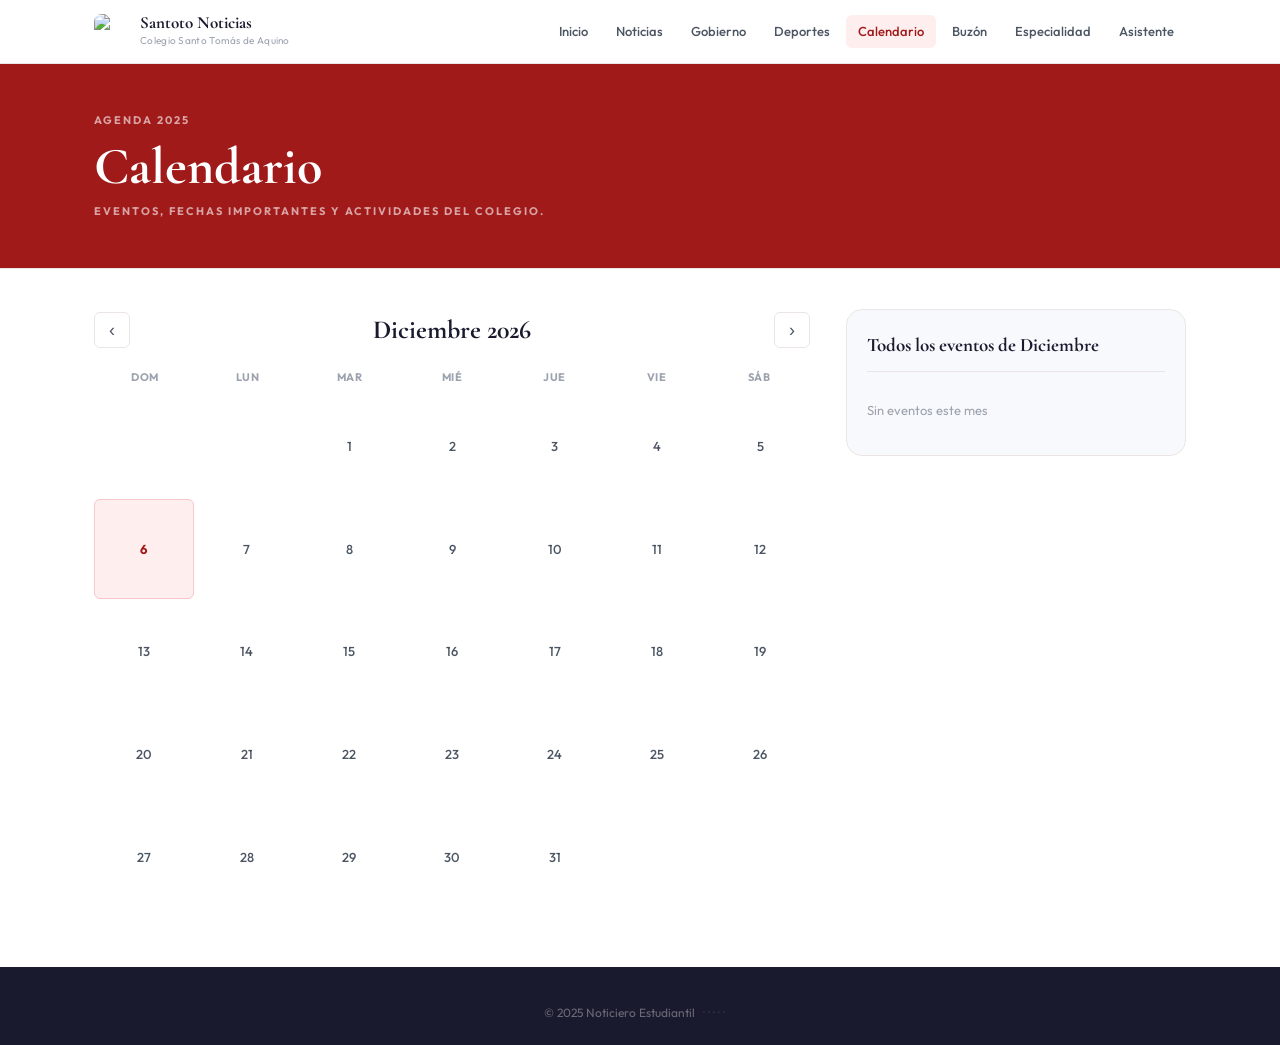
==== calendario.html @ 8c86811f "Add files via upload" ====
<!DOCTYPE html>
<html lang="es">
<head>
  <meta charset="UTF-8"><meta name="viewport" content="width=device-width, initial-scale=1.0">
  <title>Calendario — Santoto Noticias</title>
  <link rel="preconnect" href="https://fonts.googleapis.com">
  <link rel="preconnect" href="https://fonts.gstatic.com" crossorigin>
  <link href="https://fonts.googleapis.com/css2?family=Cormorant+Garamond:ital,wght@0,400;0,600;0,700;1,400;1,600&family=Outfit:wght@300;400;500;600;700&display=swap" rel="stylesheet">
  <link rel="stylesheet" href="styles.css">
</head>
<body>
  <nav class="nav" id="nav">
    <div class="nav-inner">
      <a href="index.html" class="nav-brand">       
      <img src="IMG/esc.png" class="nav-logo" alt="Logo">
      <div class="nav-brand-text">
        <span class="nav-name">Santoto Noticias</span><span class="nav-sub">Colegio Santo Tomás de Aquino</span></div></a>
         
        <div class="nav-links" id="nav-links">
        <a href="index.html" class="nav-link">Inicio</a>
        <a href="noticias.html" class="nav-link">Noticias</a>
        <a href="gobierno.html" class="nav-link">Gobierno</a>
        <a href="deportes.html" class="nav-link">Deportes</a>
        <a href="calendario.html" class="nav-link active">Calendario</a>
        <a href="sugerencias.html" class="nav-link">Buzón</a>
        <a href="especialidades.html" class="nav-link">Especialidad</a>
        <a href="chatbot.html" class="nav-link"> Asistente</a>
      </div>
      <button class="nav-hamburger" id="hamburger" onclick="toggleMenu()"><span></span><span></span><span></span></button>
    </div>
  </nav>
  <div class="page-header page-header-azul"><div class="container"><div class="page-eyebrow">Agenda 2025</div><h1 class="page-title" style="color: white;">Calendario</h1><p class="page-eyebrow">Eventos, fechas importantes y actividades del colegio.</p></div></div>
  <div class="container" style="padding-top:40px;padding-bottom:60px">
    <div class="cal-layout">
      <div class="cal-grid-wrap">
        <div class="cal-header-web">
          <button class="cal-btn-nav" onclick="calCambiarMes(-1)">‹</button>
          <h2 class="cal-mes-titulo" id="cal-mes-titulo"></h2>
          <button class="cal-btn-nav" onclick="calCambiarMes(1)">›</button>
        </div>
        <div class="cal-semana-labels">
          <span>Dom</span><span>Lun</span><span>Mar</span><span>Mié</span><span>Jue</span><span>Vie</span><span>Sáb</span>
        </div>
        <div class="cal-days-grid" id="cal-days"></div>
      </div>
      <div class="cal-eventos-panel">
        <div class="cal-panel-title" id="cal-panel-title">Todos los eventos del mes</div>
        <div id="cal-eventos-lista"></div>
      </div>
    </div>
  </div>
  <footer class="footer"><div class="container"><div class="footer-bottom" style="justify-content:center"><span>© 2025 Noticiero Estudiantil</span><button class="admin-trigger" onclick="location.href='admin.html'" title="Admin">·····</button></div></div></footer>
  <script src="data.js"></script><script src="main.js"></script>
</body>
</html>
---- styles.css ----
/* ==========================================
   SANTOTO NOTICIAS — styles.css
   Estilo: Editorial blanco y azul
   Fuentes: Cormorant Garamond + Outfit
   ========================================== */

*, *::before, *::after { margin:0; padding:0; box-sizing:border-box; }

:root {
  --azul:        #a01a1a;
  --azul-medio:  #b82525;
  --azul-claro:  #ffeeee;
  --azul-hover:  #fff5f5;
  --azul-borde:  #f8c7c7;
  --dorado:      #B8902A;
  --texto:       #1A1A2E;
  --texto-2:     #4B5563;
  --texto-3:     #9CA3AF;
  --fondo:       #FFFFFF;
  --fondo-2:     #F8F9FC;
  --fondo-3:     #F1F4FA;
  --borde:       #ebe5e5;
  --rojo:        #C0392B;
  --verde:       #1A7A4A;
  --font-d: 'Cormorant Garamond', serif;
  --font-b: 'Outfit', sans-serif;
  --nav-h: 64px;
  --max-w: 1140px;
  --r-sm: 6px;
  --r-md: 10px;
  --r-lg: 16px;
}

html { scroll-behavior: smooth; }
body {
  font-family: var(--font-b);
  color: var(--texto);
  background: var(--fondo);
  font-size: 16px;
  line-height: 1.6;
}

/* ── UTILIDADES ─────────────────────────── */
.container {
  width: 100%; max-width: var(--max-w);
  margin: 0 auto; padding: 0 24px;
}
img { display: block; max-width: 100%; }
a  { color: inherit; text-decoration: none; }

/* ── NAVBAR ─────────────────────────────── */
.nav {
  position: sticky; top: 0; z-index: 100;
  background: #fff;
  border-bottom: 1px solid var(--borde);
  height: var(--nav-h);
}
.nav-inner {
  max-width: var(--max-w); margin: 0 auto; padding: 0 24px;
  height: 100%; display: flex; align-items: center; gap: 32px;
}
.nav-brand {
  display: flex; align-items: center; gap: 10px; flex-shrink: 0;
}
.nav-logo {
  width: 36px; height: 36px; border-radius: 8px;

  display: flex; align-items: center; justify-content: center;
  font-family: var(--font-d); font-size: 13px; font-weight: 700; color: #fff;
}
.nav-brand-text { display: flex; flex-direction: column; }
.nav-name { font-family: var(--font-d); font-size: 17px; font-weight: 700; color: var(--texto); line-height: 1.1; }
.nav-sub  { font-size: 10px; color: var(--texto-3); letter-spacing: .3px; }

.nav-links {
  display: flex; align-items: center; gap: 4px; margin-left: auto;
}
.nav-link {
  font-size: 13px; font-weight: 500; color: var(--texto-2);
  padding: 6px 12px; border-radius: var(--r-sm);
  transition: background .15s, color .15s;
}
.nav-link:hover  { background: var(--fondo-3); color: var(--azul); }
.nav-link.active { color: var(--azul); background: var(--azul-claro); }

.nav-hamburger {
  display: none; flex-direction: column; gap: 5px;
  background: none; border: none; cursor: pointer;
  padding: 6px; margin-left: auto;
}
.nav-hamburger span {
  display: block; width: 22px; height: 2px;
  background: var(--texto); border-radius: 2px; transition: .3s;
}

@media (max-width: 768px) {
  .nav-links {
    display: none; position: absolute; top: var(--nav-h); left: 0; right: 0;
    background: #fff; border-bottom: 1px solid var(--borde);
    flex-direction: column; padding: 12px 16px; gap: 2px;
  }
  .nav-links.open { display: flex; }
  .nav-link { width: 100%; padding: 10px 14px; border-radius: var(--r-sm); }
  .nav-hamburger { display: flex; }
}

/* ── BOTONES ────────────────────────────── */
.btn-primary {
  display: inline-block; padding: 11px 24px;
  background: var(--azul); color: #fff;
  border-radius: var(--r-md); font-size: 14px; font-weight: 600;
  border: none; cursor: pointer; transition: background .15s, transform .1s;
  font-family: var(--font-b);
}
.btn-primary:hover  { background: var(--azul-medio); }
.btn-primary:active { transform: scale(.98); }

.btn-ghost {
  display: inline-block; padding: 11px 24px;
  background: transparent; color: var(--azul);
  border: 1.5px solid var(--azul-borde);
  border-radius: var(--r-md); font-size: 14px; font-weight: 600;
  cursor: pointer; transition: background .15s;
  font-family: var(--font-b);
}
.btn-ghost:hover { background: var(--azul-claro); }

.btn-outline {
  padding: 7px 16px; background: transparent;
  border: 1px solid rgba(255,255,255,.3); color: #fff;
  border-radius: var(--r-sm); font-size: 13px; font-weight: 500;
  cursor: pointer; font-family: var(--font-b); transition: background .15s;
}
.btn-outline:hover { background: rgba(255,255,255,.1); }

/* ── HERO ───────────────────────────────── */
.hero {
  background: var(--fondo-2);
  border-bottom: 1px solid var(--borde);
  padding: 80px 0 60px;
  position: relative; overflow: hidden;
}
.hero-bg-lines {
  position: absolute; inset: 0;
  background-image:
    linear-gradient(var(--borde) 1px, transparent 1px),
    linear-gradient(90deg, var(--borde) 1px, transparent 1px);
  background-size: 60px 60px;
  opacity: .35;
}
.hero .container { position: relative; max-width: 700px; }
.hero-eyebrow {
  display: inline-flex; align-items: center; gap: 8px;
  font-size: 12px; font-weight: 600; color: var(--azul);
  letter-spacing: 1.5px; text-transform: uppercase;
  background: var(--azul-claro); border: 1px solid var(--azul-borde);
  padding: 5px 12px; border-radius: 20px; margin-bottom: 20px;
}
.dot { width: 6px; height: 6px; border-radius: 50%; background: var(--azul); flex-shrink: 0; }
.hero-title {
  font-family: var(--font-d);
  font-size: clamp(38px, 6vw, 64px);
  font-weight: 700; line-height: 1.1;
  color: var(--texto); margin-bottom: 16px;
}
.hero-title em { color: var(--azul); font-style: italic; }
.hero-desc { font-size: 16px; color: var(--texto-2); max-width: 500px; margin-bottom: 28px; line-height: 1.65; }
.hero-actions { display: flex; gap: 12px; flex-wrap: wrap; }
.hero-strip { height: 4px; background: linear-gradient(90deg, var(--azul), #5B9AE8); position: absolute; bottom: 0; left: 0; right: 0; }

/* ── HIGHLIGHTS BAR ─────────────────────── */
.highlights-bar {
  background: var(--azul);
  padding: 20px 0;
}
.highlights-grid {
  display: grid; grid-template-columns: repeat(4, 1fr);
  gap: 0; border-left: 1px solid rgba(255,255,255,.15);
}
.highlight-item {
  display: flex; align-items: flex-start; gap: 12px;
  padding: 8px 20px;
  border-right: 1px solid rgba(255,255,255,.15);
}
.hi-icon { font-size: 22px; flex-shrink: 0; margin-top: 2px; }
.hi-text { display: flex; flex-direction: column; gap: 2px; }
.hi-text strong { color: #fff; font-size: 13px; font-weight: 600; line-height: 1.2; }
.hi-text span   { color: rgba(255,255,255,.65); font-size: 11px; line-height: 1.3; }

@media (max-width: 900px) {
  .highlights-grid { grid-template-columns: 1fr 1fr; }
  .highlight-item { border-bottom: 1px solid rgba(255,255,255,.15); }
}
@media (max-width: 500px) {
  .highlights-grid { grid-template-columns: 1fr; }
}

/* ── LAYOUT MAIN ────────────────────────── */
.main-grid {
  display: grid;
  grid-template-columns: 1fr 320px;
  gap: 48px;
  padding-top: 48px;
  padding-bottom: 64px;
  align-items: start;
}
@media (max-width: 900px) {
  .main-grid { grid-template-columns: 1fr; gap: 32px; }
}



/* ── NOTICIA HERO (grande) ──────────────── */
.noticia-hero {
  cursor: pointer; margin-bottom: 32px;
  border: 1px solid var(--borde); border-radius: var(--r-lg);
  overflow: hidden; transition: box-shadow .2s, transform .2s;
}
.noticia-hero:hover { box-shadow: 0 8px 32px rgba(26,79,160,.1); transform: translateY(-2px); }
/* ── NOTICIA CARDS ──────────────────────── */
.noticia-card {
  border: 1px solid var(--borde);
  border-radius: var(--r-lg);
  overflow: hidden;
  background: var(--fondo);
  display: flex;
  flex-direction: column;
  transition: box-shadow .2s, transform .18s;
  cursor: pointer;
}
.noticia-card:hover {
  box-shadow: 0 6px 28px rgba(0,0,0,.1);
  transform: translateY(-3px);
}

/* Imagen de la tarjeta noticia */
.nc-img {
  width: 100%;
  height: 170px;
  overflow: hidden;
  background: var(--fondo-3);
  flex-shrink: 0;
  display: flex;
  align-items: center;
  justify-content: center;
  position: relative;
}
.nc-img img {
  width: 100%;
  height: 100%;
  object-fit: cover;
  object-position: center;
  display: block;
  transition: transform .35s ease;
}
.noticia-card:hover .nc-img img { transform: scale(1.04); }
.nc-img span {
  font-size: 48px;
  line-height: 1;
}

/* Cuerpo de la tarjeta */
.nc-body {
  padding: 16px;
  display: flex;
  flex-direction: column;
  flex: 1;
}
.nc-cat {
  font-size: 10.5px;
  font-weight: 700;
  color: var(--azul);
  letter-spacing: 1.2px;
  text-transform: uppercase;
  margin-bottom: 7px;
}
.nc-title {
  font-family: var(--font-d);
  font-size: 17px;
  font-weight: 700;
  color: var(--texto);
  line-height: 1.25;
  margin-bottom: 6px;
}
.nc-date {
  font-size: 11.5px;
  color: var(--texto-3);
  margin-top: auto;
  padding-top: 10px;
}

/* Grid secundarias en home */
.noticias-grid {
  display: grid;
  grid-template-columns: repeat(2, 1fr);
  gap: 18px;
}
@media (max-width: 560px) { .noticias-grid { grid-template-columns: 1fr; } }

/* Noticia hero imagen */
.nh-img {
  position: relative;
  height: 240px;
  overflow: hidden;
  background: var(--fondo-3);
}
.nh-img-inner {
  width: 100%;
  height: 100%;
}
.nh-img-inner img {
  width: 100%;
  height: 100%;
  object-fit: cover;
  object-position: center;
  display: block;
  transition: transform .35s ease;
}
.noticia-hero:hover .nh-img-inner img { transform: scale(1.03); }
.nh-img-inner span { font-size: 64px; }

/* ── DEPORTES ───────────────────────────── */
.deporte-card {
  border: 1px solid var(--borde); border-radius: var(--r-md);
  padding: 18px 20px; margin-bottom: 14px;
  display: flex; gap: 16px; align-items: flex-start;
  background: var(--fondo);
  border-left: 4px solid var(--azul);
  cursor: pointer;
  transition: box-shadow .2s, transform .15s;
}
.deporte-card:hover { box-shadow: 0 4px 20px rgba(0,0,0,.08); transform: translateY(-2px); }
.deporte-card.logro   { border-left-color: #B8902A; }
.deporte-card.proximo { border-left-color: #6B7280; }

/* Imagen dentro de tarjeta deporte */
.dc-img-wrap {
  width: 80px; height: 80px;
  border-radius: var(--r-sm);
  overflow: hidden; flex-shrink: 0;
  background: var(--fondo-3);
}
.dc-img-foto {
  width: 100%; height: 100%;
  object-fit: cover; object-position: center;
  display: block;
}

.dc-icon  { font-size: 28px; flex-shrink: 0; margin-top: 2px; }
.dc-body  { flex: 1; min-width: 0; }
.dc-titulo { font-family: var(--font-d); font-size: 20px; font-weight: 700; color: var(--texto); line-height: 1.2; margin-bottom: 5px; }
.dc-desc   { font-size: 13px; color: var(--texto-2); line-height: 1.55; margin-bottom: 8px; }
.dc-meta   { display: flex; gap: 8px; align-items: center; flex-wrap: wrap; }
.dc-disc   { font-size: 11px; font-weight: 600; background: var(--azul-claro); color: var(--azul); border: 1px solid var(--azul-borde); padding: 2px 8px; border-radius: 10px; }
.dc-fecha  { font-size: 11px; color: var(--texto-3); }
.dc-arrow  { color: var(--texto-3); font-size: 22px; align-self: center; flex-shrink: 0; margin-left: auto; }

.section-label {
  font-size: 11px; font-weight: 700; color: var(--texto-3);
  letter-spacing: 2px; text-transform: uppercase;
  padding-bottom: 10px; margin-bottom: 20px;
  border-bottom: 2px solid var(--azul);
  display: inline-block;
}

/* GOV WIDGET */
.gov-widget-item {
  display: flex; align-items: center; gap: 10px;
  padding: 8px 0; border-bottom: 1px solid var(--borde);
}
.gov-widget-item:last-child { border-bottom: none; }
.gwi-foto{
  width: 50px; height: 50px;
  border-radius: 50%;
  object-fit: cover;
  object-position: center top;
  flex-shrink: 0;
  display: block;
}
.gwi-placeholder { width: 42px; height: 42px; border-radius: 50%; background: var(--azul-claro); display: flex; align-items: center; justify-content: center; font-size: 18px; flex-shrink: 0; border: 1px solid var(--azul-borde); }
.gwi-nombre { font-size: 13px; font-weight: 600; color: var(--texto); line-height: 1.2; }
.gwi-rol    { font-size: 11px; color: var(--texto-3); margin-top: 1px; }

/* ── SIDEBAR WIDGETS ────────────────────── */
.col-side { display: flex; flex-direction: column; gap: 24px; }
.widget {
  background: var(--fondo-2); border: 1px solid var(--borde);
  border-radius: var(--r-lg); padding: 20px; overflow: hidden;
}
.widget-title {
  font-size: 13px; font-weight: 700; color: var(--texto);
  border-bottom: 1px solid var(--borde); padding-bottom: 10px; margin-bottom: 14px;
  display: flex; align-items: center; gap: 6px;
}
.widget-link {
  display: block; margin-top: 12px; font-size: 12px; font-weight: 600;
  color: var(--azul); padding-top: 10px; border-top: 1px solid var(--borde);
}
.widget-link:hover { text-decoration: underline; }

/* NOTICIAS FULL GRID (página noticias) */
.noticias-full-grid {
  display: grid; grid-template-columns: repeat(3, 1fr);
  gap: 22px; margin-top: 28px;
}
@media (max-width: 900px) { .noticias-full-grid { grid-template-columns: 1fr 1fr; } }
@media (max-width: 560px) { .noticias-full-grid { grid-template-columns: 1fr; } }

/* ── SIDEBAR WIDGETS ────────────────────── */
.col-side { display: flex; flex-direction: column; gap: 24px; }
.widget {
  background: var(--fondo-2); border: 1px solid var(--borde);
  border-radius: var(--r-lg); padding: 20px; overflow: hidden;
}
.widget-title {
  font-size: 13px; font-weight: 700; color: var(--texto);
  border-bottom: 1px solid var(--borde); padding-bottom: 10px; margin-bottom: 14px;
  display: flex; align-items: center; gap: 6px;
}
.widget-link {
  display: block; margin-top: 12px; font-size: 12px; font-weight: 600;
  color: var(--azul); padding-top: 10px; border-top: 1px solid var(--borde);
}
.widget-link:hover { text-decoration: underline; }
/* ── PAGE HEADER ────────────────────────── */
.page-header {
  background: var(--fondo-2);
  border-bottom: 1px solid var(--borde);
  padding: 48px 0 40px;
}
.page-header-azul { background: var(--azul); }
.page-eyebrow {
  font-size: 11px; font-weight: 700; color: var(--azul);
  letter-spacing: 2px; text-transform: uppercase; margin-bottom: 8px;
}
.page-header-azul .page-eyebrow { color: rgba(255,255,255,.6); }
.page-title {
  font-family: var(--font-d); font-size: clamp(32px, 5vw, 52px);
  font-weight: 700; color: var(--texto); line-height: 1.1; margin-bottom: 8px;
}
.page-desc { font-size: 15px; color: var(--texto-2); max-width: 560px; }
/* ── FILTROS ────────────────────────────── */
.filter-bar { display: flex; gap: 8px; flex-wrap: wrap; }
.filter-btn {
  padding: 7px 16px; border-radius: 20px; font-size: 13px; font-weight: 500;
  border: 1px solid var(--borde); background: var(--fondo);
  color: var(--texto-2); cursor: pointer; transition: all .15s;
  font-family: var(--font-b);
}
.filter-btn:hover  { border-color: var(--azul-borde); color: var(--azul); background: var(--azul-claro); }
.filter-btn.active { background: var(--azul); color: #fff; border-color: var(--azul); }
 /* ── MODAL ──────────────────────────────── */
.modal-overlay {
  position: fixed; inset: 0; background: rgba(0,0,0,.5);
  display: flex; align-items: center; justify-content: center;
  z-index: 200; padding: 24px;
  opacity: 0; pointer-events: none; transition: opacity .25s;
}
.modal-overlay.open { opacity: 1; pointer-events: all; }
.modal {
  background: var(--fondo); border-radius: var(--r-lg);
  width: 100%; max-width: 640px; max-height: 80vh;
  overflow-y: auto; padding: 32px; position: relative;
  transform: translateY(20px); transition: transform .25s;
}
.modal-overlay.open .modal { transform: translateY(0); }
.modal-close {
  position: absolute; top: 16px; right: 16px;
  width: 32px; height: 32px; border-radius: 50%;
  border: 1px solid var(--borde); background: var(--fondo-3);
  font-size: 14px; cursor: pointer; display: flex; align-items: center; justify-content: center;
  color: var(--texto-2);
}
.modal-close:hover { background: var(--fondo); }
.modal-cat   { font-size: 11px; font-weight: 700; color: var(--azul); letter-spacing: 1.5px; text-transform: uppercase; margin-bottom: 8px; }
.modal-title { font-family: var(--font-d); font-size: 28px; font-weight: 700; color: var(--texto); line-height: 1.2; margin-bottom: 12px; }
.modal-meta  { font-size: 12px; color: var(--texto-3); margin-bottom: 18px; padding-bottom: 14px; border-bottom: 1px solid var(--borde); display: flex; gap: 12px; flex-wrap: wrap; }
.modal-body  { font-size: 15px; color: var(--texto-2); line-height: 1.75; }
.modal-body p { margin-bottom: 14px; }
/* ── FOOTER ─────────────────────────────── */
.footer {
  background: var(--texto);
  padding: 32px 0 20px;
  margin-top: 0;
}
.footer-top {
  display: flex; align-items: flex-start; justify-content: space-between;
  gap: 32px; padding-bottom: 20px; margin-bottom: 16px;
  border-bottom: 1px solid rgba(255,255,255,.1);
  flex-wrap: wrap;
}
.footer-brand { display: flex; align-items: center; gap: 12px; }
.footer-logo  { width: 40px; height: 40px; border-radius: 10px; background: var(--azul); display: flex; align-items: center; justify-content: center; font-family: var(--font-d); font-size: 14px; font-weight: 700; color: #fff; }
.footer-name  { font-family: var(--font-d); font-size: 18px; font-weight: 700; color: #fff; }
.footer-sub   { font-size: 12px; color: rgba(255,255,255,.45); margin-top: 2px; }
.footer-links { display: flex; gap: 6px; flex-wrap: wrap; }
.footer-links a { font-size: 13px; color: rgba(255,255,255,.5); padding: 4px 8px; border-radius: var(--r-sm); transition: color .15s; }
.footer-links a:hover { color: #fff; }
.footer-bottom { display: flex; align-items: center; justify-content: space-between; font-size: 12px; color: rgba(255,255,255,.35); }
.admin-trigger {
  background: none; border: none; color: rgba(255,255,255,.1);
  font-size: 14px; cursor: pointer; letter-spacing: 3px; padding: 4px 8px;
  transition: color .2s; font-family: var(--font-b);
}
.admin-trigger:hover { color: rgba(255,255,255,.4); }

/* ── DEPORTES SIDEBAR ───────────────────── */
.dep-widget-item {
  display: flex; gap: 10px; padding: 9px 0; border-bottom: 1px solid var(--borde);
}
.dep-widget-item:last-child { border-bottom: none; }
.dwi-icon { font-size: 20px; flex-shrink: 0; margin-top: 2px; }
.dwi-titulo { font-size: 13px; font-weight: 600; color: var(--texto); line-height: 1.3; margin-bottom: 2px; }
.dwi-meta   { font-size: 11px; color: var(--texto-3); }

/* ── GOBIERNO WEB ───────────────────────── */
.gov-tabs-web { display: flex; gap: 8px; flex-wrap: wrap; margin-bottom: 32px; }
.gtab {
  padding: 8px 20px; border-radius: 20px; font-size: 13px; font-weight: 600;
  border: 1.5px solid var(--borde); background: var(--fondo); color: var(--texto-2);
  cursor: pointer; transition: all .15s; font-family: var(--font-b);
}
.gtab:hover  { border-color: var(--azul-borde); color: var(--azul); }
.gtab.active { background: var(--azul); color: #fff; border-color: var(--azul); }

/* PERSONERO — héroe */
.personero-hero {
  display: grid; grid-template-columns: 300px 1fr;
  gap: 40px; background: var(--fondo-2);
  border: 1px solid var(--borde); border-radius: var(--r-lg);
  overflow: hidden; margin-bottom: 40px;
}
.ph-foto {
  width: 100%; height: 320px;
  object-fit: cover; object-position: center top;
  display: block; background: var(--azul-claro);
}
.ph-placeholder {
  width: 100%; height: 320px;
  background: var(--azul-claro); display: flex; flex-direction: column;
  align-items: center; justify-content: center; gap: 8px;
  color: var(--azul-borde); font-size: 56px;
}
.ph-placeholder span { font-size: 13px; color: var(--texto-3); font-size: 12px; }
.ph-body { padding: 36px 36px 36px 0; display: flex; flex-direction: column; justify-content: center; }
.ph-rol  { font-size: 11px; font-weight: 700; letter-spacing: 2px; text-transform: uppercase; color: var(--dorado); margin-bottom: 10px; display: flex; align-items: center; gap: 6px; }
.ph-nombre { font-family: var(--font-d); font-size: 38px; font-weight: 700; line-height: 1.1; color: var(--texto); margin-bottom: 6px; }
.ph-curso  { font-size: 14px; color: var(--texto-3); margin-bottom: 16px; }
.ph-desc   { font-size: 15px; color: var(--texto-2); line-height: 1.65; margin-bottom: 14px; }
.ph-seccion { font-size: 13px; color: var(--texto-3); display: flex; align-items: center; gap: 6px; }

@media (max-width: 700px) {
  .personero-hero { grid-template-columns: 1fr; }
  .ph-body { padding: 20px; }
  .ph-foto, .ph-placeholder { height: 220px; }
}

/* GRID PERSONAS (contralores, ) */
.personas-web-grid {
  display: grid; grid-template-columns: repeat(3, 1fr); gap: 22px;
}
@media (max-width: 900px) { .personas-web-grid { grid-template-columns: 1fr 1fr; } }
@media (max-width: 560px) { .personas-web-grid { grid-template-columns: 1fr; } }

.persona-web-card {
  border: 1px solid var(--borde); border-radius: var(--r-lg);
  overflow: hidden; background: var(--fondo);
  transition: box-shadow .2s, transform .15s;
}
.persona-web-card:hover { box-shadow: 0 6px 24px rgba(26,79,160,.09); transform: translateY(-3px); }
.pwc-foto {
  width: 100%; height: 200px;
  object-fit: cover; object-position: center top; display: block;
  background: var(--fondo-3);
}
.pwc-placeholder {
  width: 100%; height: 200px;
  background: var(--azul-claro); display: flex; align-items: center; justify-content: center;
  font-size: 52px;
}
.pwc-strip { height: 4px; }
.pwc-body  { padding: 16px; }
.pwc-rol   { font-size: 10px; font-weight: 700; letter-spacing: 1.5px; text-transform: uppercase; margin-bottom: 5px; }
.pwc-nombre { font-family: var(--font-d); font-size: 20px; font-weight: 700; color: var(--texto); line-height: 1.15; margin-bottom: 3px; }
.pwc-curso  { font-size: 12px; color: var(--texto-3); }

/* ── CALENDARIO WEB ─────────────────────── */
.cal-layout { display: grid; grid-template-columns: 1fr 340px; gap: 36px; align-items: start; }
@media (max-width: 900px) { .cal-layout { grid-template-columns: 1fr; } }

.cal-header-web { display: flex; align-items: center; justify-content: space-between; margin-bottom: 14px; }
.cal-mes-titulo  { font-family: var(--font-d); font-size: 26px; font-weight: 700; color: var(--texto); }
.cal-btn-nav {
  width: 36px; height: 36px; border-radius: var(--r-sm);
  border: 1px solid var(--borde); background: var(--fondo);
  font-size: 18px; cursor: pointer; color: var(--texto-2);
  display: flex; align-items: center; justify-content: center;
  transition: background .15s;
}
.cal-btn-nav:hover { background: var(--fondo-3); }
.cal-semana-labels { display: grid; grid-template-columns: repeat(7,1fr); text-align: center; margin-bottom: 6px; }
.cal-semana-labels span { font-size: 11px; font-weight: 700; color: var(--texto-3); padding: 4px 0; letter-spacing: .5px; text-transform: uppercase; }
.cal-days-grid { display: grid; grid-template-columns: repeat(7,1fr); gap: 3px; }
.cal-day-web {
  aspect-ratio: 1; display: flex; align-items: center; justify-content: center;
  font-size: 13px; font-weight: 500; color: var(--texto-2);
  border-radius: var(--r-sm); cursor: pointer; transition: background .12s;
  position: relative; border: 1px solid transparent;
}
.cal-day-web:hover    { background: var(--fondo-3); }
.cal-day-web.empty    { pointer-events: none; }
.cal-day-web.today    { background: var(--azul-claro); color: var(--azul); border-color: var(--azul-borde); font-weight: 700; }
.cal-day-web.selected { background: var(--azul); color: #fff; }
.cal-day-web.has-event::after { content: ''; position: absolute; bottom: 4px; left: 50%; transform: translateX(-50%); width: 4px; height: 4px; border-radius: 50%; background: var(--dorado); }

.cal-eventos-panel { background: var(--fondo-2); border: 1px solid var(--borde); border-radius: var(--r-lg); padding: 20px; }
.cal-panel-title { font-family: var(--font-d); font-size: 19px; font-weight: 700; color: var(--texto); margin-bottom: 14px; padding-bottom: 10px; border-bottom: 1px solid var(--borde); }
.cal-evento-web { padding: 12px 0; border-bottom: 1px solid var(--borde); display: flex; gap: 12px; align-items: flex-start; }
.cal-evento-web:last-child { border-bottom: none; }
.cev-dot { width: 10px; height: 10px; border-radius: 50%; margin-top: 4px; flex-shrink: 0; }
.cev-titulo { font-size: 14px; font-weight: 600; color: var(--texto); line-height: 1.3; margin-bottom: 3px; }
.cev-desc   { font-size: 12px; color: var(--texto-2); line-height: 1.4; }
.cev-fecha  { font-size: 11px; color: var(--texto-3); margin-top: 3px; }

/* ── SUGERENCIAS ────────────────────────── */
.sug-layout { display: grid; grid-template-columns: 1fr 1fr; gap: 48px; align-items: start; }
@media (max-width: 800px) { .sug-layout { grid-template-columns: 1fr; } }

.sug-form-title { font-family: var(--font-d); font-size: 22px; font-weight: 700; color: var(--texto); margin-bottom: 20px; }
.sug-card {
  border: 1px solid var(--borde); border-radius: var(--r-md); padding: 16px;
  margin-bottom: 14px; background: var(--fondo);
}
.sug-meta    { display: flex; align-items: center; justify-content: space-between; margin-bottom: 10px; }
.sug-cat     { font-size: 11px; font-weight: 700; color: var(--azul); letter-spacing: .5px; text-transform: uppercase; }
.sug-fecha   { font-size: 11px; color: var(--texto-3); }
.sug-texto   { font-size: 14px; color: var(--texto); line-height: 1.55; margin-bottom: 10px; }
.sug-estado  { font-size: 11px; font-weight: 600; padding: 3px 8px; border-radius: 10px; display: inline-block; }
.sug-estado.pendiente { background: #FEF3C7; color: #92400E; }
.sug-estado.respondida { background: #D1FAE5; color: var(--verde); }
.sug-resp { background: var(--azul-claro); border: 1px solid var(--azul-borde); border-radius: var(--r-sm); padding: 10px 12px; margin-top: 10px; }
.sug-resp-label { font-size: 10px; font-weight: 700; color: var(--azul); letter-spacing: 1px; text-transform: uppercase; margin-bottom: 4px; }
.sug-resp-texto { font-size: 13px; color: var(--texto-2); line-height: 1.5; }

/* ── FORMULARIOS ────────────────────────── */
.form-group { margin-bottom: 16px; }
.form-label { display: block; font-size: 12px; font-weight: 600; color: var(--texto); letter-spacing: .5px; margin-bottom: 6px; }
.form-input {
  width: 100%; padding: 10px 14px;
  border: 1.5px solid var(--borde); border-radius: var(--r-sm);
  font-size: 14px; font-family: var(--font-b); color: var(--texto);
  background: var(--fondo); outline: none; transition: border-color .15s;
}
.form-input:focus { border-color: var(--azul); }
.form-textarea { min-height: 100px; resize: vertical; line-height: 1.5; }
.form-note { font-size: 12px; color: var(--texto-3); margin-top: 10px; line-height: 1.4; }
.form-check { display: flex; align-items: center; gap: 8px; margin-bottom: 16px; font-size: 13px; color: var(--texto-2); cursor: pointer; }
/* ── NOTICIA HERO — cuerpo ──────────────── */
.nh-cat-badge {
  position: absolute; bottom: 10px; left: 12px;
  font-size: 10.5px; font-weight: 700;
  background: var(--azul); color: #fff;
  padding: 3px 10px; border-radius: 12px;
  letter-spacing: .5px; text-transform: uppercase;
}
.nh-body   { padding: 20px 22px 22px; }
.nh-meta   { margin-bottom: 6px; }
.nh-date   { font-size: 11.5px; color: var(--texto-3); }
.nh-title  {
  font-family: var(--font-d); font-size: 22px; font-weight: 700;
  color: var(--texto); line-height: 1.22; margin-bottom: 10px;
}
.nh-excerpt { font-size: 13.5px; color: var(--texto-2); line-height: 1.62; margin-bottom: 14px; }
.nh-read    { font-size: 13px; font-weight: 600; color: var(--azul); }

/* ── FADE-IN ────────────────────────────── */
.fade-in { animation: fadeIn .35s ease both; }
@keyframes fadeIn { from { opacity:0; transform:translateY(8px); } to { opacity:1; transform:none; } }

/* ── FONT-S alias ───────────────────────── */
:root { --font-s: 'Outfit', sans-serif; }

    /* ── HERO ESPECIALIDAD ── */
    .esp-hero {
      display: flex;
      align-items: flex-start;
      gap: 36px;
      background: var(--fondo-2);
      border: 1px solid var(--borde);
      border-radius: var(--r-lg);
      padding: 36px 40px;
      margin-bottom: 48px;
    }
    .esp-icon-wrap {
      flex-shrink: 0;
      width: 120px; height: 120px;
      border-radius: 50%;
      background: var(--azul-claro);
      border: 3px solid var(--azul-borde);
      display: flex; align-items: center; justify-content: center;
      font-size: 62px;
      color: var(--azul);
      font-weight: 700;
      font-family: var(--font-s);
    }
    .esp-hero-body h2 {
      font-family: var(--font-d);
      font-size: 30px; font-weight: 700;
      color: var(--texto); margin: 0 0 14px;
    }
    .esp-hero-body p {
      font-size: 14.5px; color: var(--texto-2);
      line-height: 1.78; margin: 0 0 10px;
    }
    @media (max-width: 680px) {
      .esp-hero { flex-direction: column; padding: 24px 20px; gap: 20px; }
      .esp-icon-wrap { width: 80px; height: 80px; font-size: 40px; }
      .esp-hero-body h2 { font-size: 22px; }
    }

    /* ── TARJETAS ESTILO DEPORTE ── */
    .esp-cards-list { display: flex; flex-direction: column; gap: 0; }

    .esp-card {
      border: 1px solid var(--borde);
      border-radius: var(--r-md);
      background: var(--fondo);
      margin-bottom: 14px;
      border-left: 4px solid var(--azul);
      overflow: hidden;
      transition: box-shadow .2s, transform .15s;
      cursor: pointer;
    }
    .esp-card:hover { box-shadow: 0 4px 20px rgba(0,0,0,.08); transform: translateY(-2px); }
    .esp-card.open  { box-shadow: 0 4px 24px rgba(160,26,26,.1); }

    .esp-card-trigger {
      display: flex; align-items: center; gap: 16px;
      padding: 18px 20px;
      width: 100%; background: none; border: none;
      cursor: pointer; text-align: left;
      font-family: var(--font-s);
    }
    .esp-card-icon { font-size: 26px; flex-shrink: 0; margin-top: 1px; }
    .esp-card-body { flex: 1; min-width: 0; }
    .esp-card-titulo {
      font-family: var(--font-d); font-size: 19px; font-weight: 700;
      color: var(--texto); line-height: 1.2; margin-bottom: 4px;
    }
    .esp-card-desc {
      font-size: 13px; color: var(--texto-2); line-height: 1.5;
    }
    .esp-card-meta { display: flex; gap: 8px; align-items: center; flex-wrap: wrap; margin-top: 8px; }
    .esp-card-badge {
      font-size: 11px; font-weight: 600;
      background: var(--azul-claro); color: var(--azul);
      border: 1px solid var(--azul-borde);
      padding: 2px 10px; border-radius: 10px;
    }
    .esp-card-arrow {
      color: var(--texto-3); font-size: 22px;
      align-self: center; flex-shrink: 0; margin-left: auto;
      transition: transform .3s;
    }
    .esp-card.open .esp-card-arrow { transform: rotate(90deg); }

    /* ── CUERPO EXPANDIBLE ── */
    .esp-card-expand {
      max-height: 0; overflow: hidden;
      transition: max-height .35s ease;
    }
    .esp-card.open .esp-card-expand { max-height: 3000px; }

    .esp-card-inner {
      padding: 0 20px 22px 20px;
      border-top: 1px solid var(--borde);
      font-size: 14px; color: var(--texto-2); line-height: 1.8;
    }
    .esp-card-inner p { margin: 12px 0 0; }
    .esp-card-inner p:first-child { margin-top: 16px; }

    /* Perfil lista */
    .perfil-lista { list-style: none; padding: 0; margin: 16px 0 0; display: flex; flex-direction: column; gap: 10px; }
    .perfil-lista li {
      display: flex; gap: 12px; align-items: flex-start;
      background: var(--fondo-2); border-radius: var(--r-sm);
      padding: 11px 14px; border-left: 3px solid var(--azul);
    }
    .pi-icon { font-size: 17px; flex-shrink: 0; margin-top: 1px; }
    .pi-text strong { display: block; font-weight: 600; color: var(--texto); font-size: 13.5px; margin-bottom: 2px; }
    .pi-text span { font-size: 12.5px; color: var(--texto-2); line-height: 1.6; }

    /* Docente */
    .docente-card {
      display: flex; align-items: center; gap: 18px;
      background: var(--fondo-2); border-radius: var(--r-md);
      padding: 18px; margin-top: 16px;
    }
    .docente-avatar {
      width: 56px; height: 56px; border-radius: 50%;
      background: var(--azul-claro); border: 2px solid var(--azul-borde);
      display: flex; align-items: center; justify-content: center;
      font-size: 26px; flex-shrink: 0;
    }
    .docente-info strong { font-size: 15px; color: var(--texto); font-weight: 600; display: block; }
    .docente-info span { font-size: 12.5px; color: var(--texto-3); }
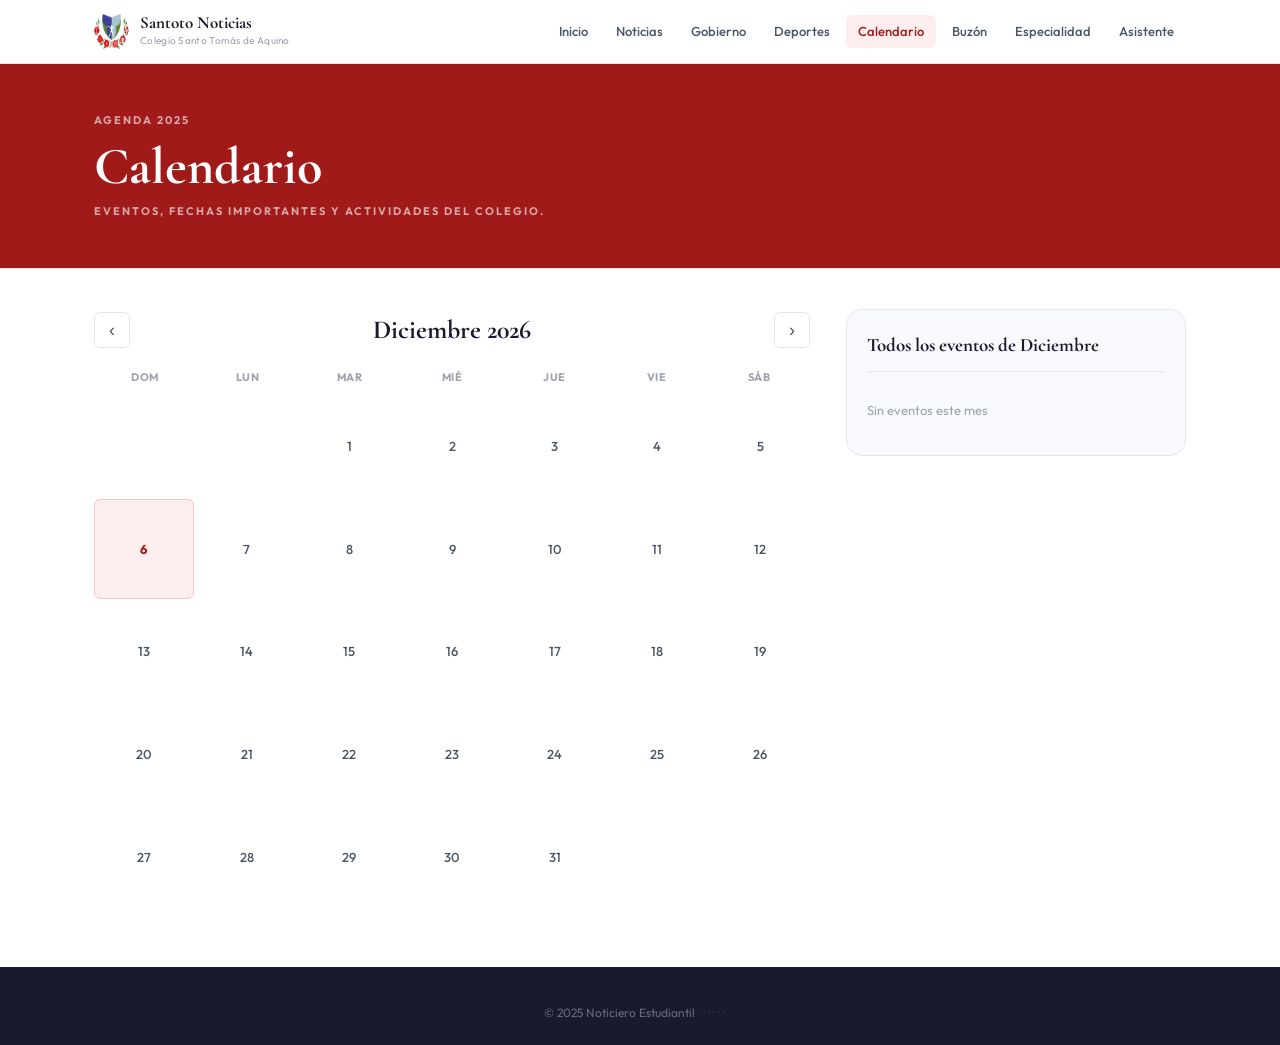
==== commit 0caeacef: "Update calendario.html" ====
--- a/calendario.html
+++ b/calendario.html
@@ -18,7 +18,7 @@
          
         <div class="nav-links" id="nav-links">
         <a href="index.html" class="nav-link">Inicio</a>
-        <a href="noticias.html" class="nav-link">Noticias</a>
+        <a href="Noticias.html" class="nav-link">Noticias</a>
         <a href="gobierno.html" class="nav-link">Gobierno</a>
         <a href="deportes.html" class="nav-link">Deportes</a>
         <a href="calendario.html" class="nav-link active">Calendario</a>
@@ -52,4 +52,4 @@
   <footer class="footer"><div class="container"><div class="footer-bottom" style="justify-content:center"><span>© 2025 Noticiero Estudiantil</span><button class="admin-trigger" onclick="location.href='admin.html'" title="Admin">·····</button></div></div></footer>
   <script src="data.js"></script><script src="main.js"></script>
 </body>
-</html>+</html>
